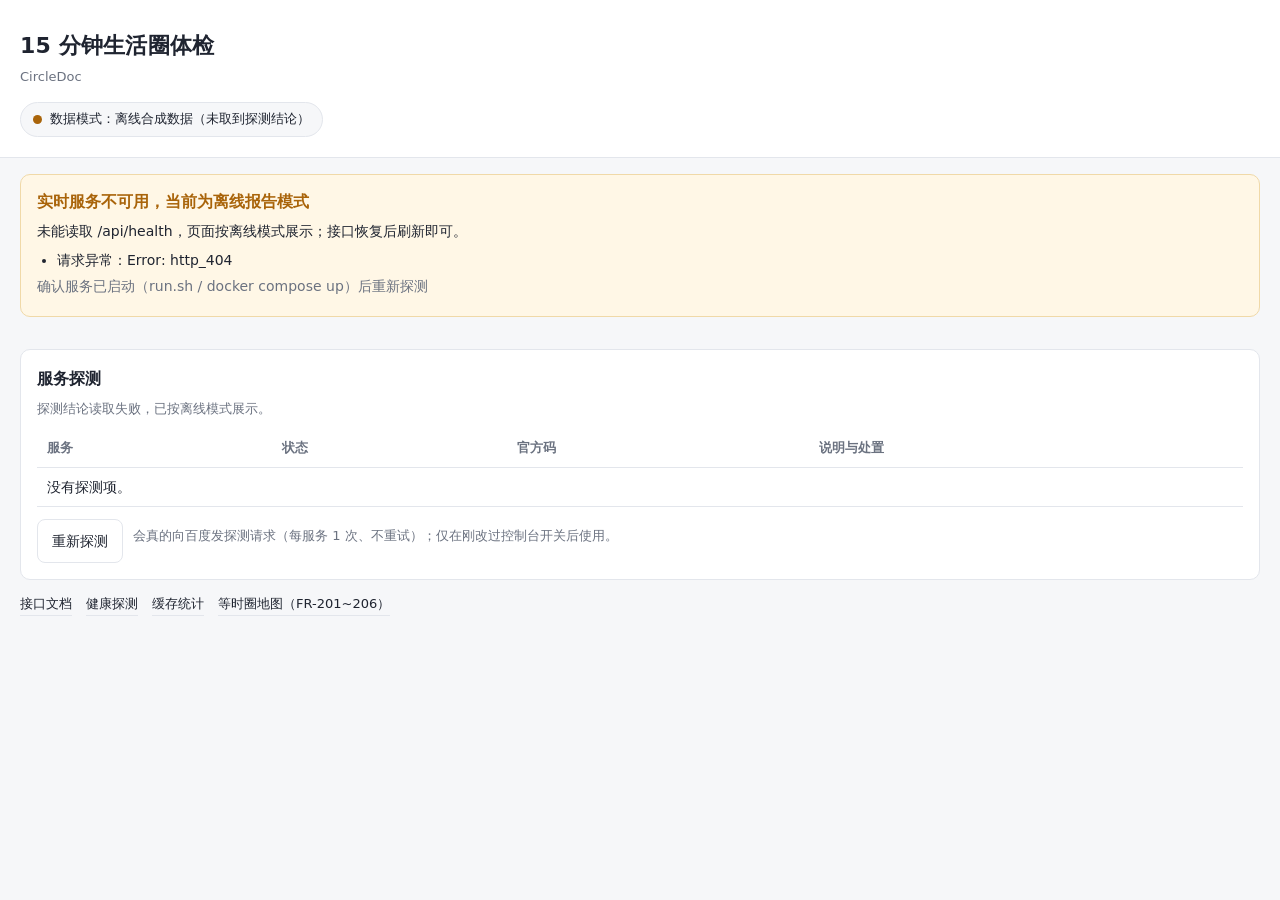
==== web/index.html @ f24a174f "chore: 初始化 CircleDoc 仓库（M1–M6 全量落地） 15 分钟生活圈体检助手的完整实现：infra（分桶限流 / 双熔断 / 缓存键 / 日志脱敏）、 等时圈、POI 覆盖与盲区识" ====
<!doctype html>
<html lang="zh-CN">
  <head>
    <meta charset="utf-8" />
    <meta name="viewport" content="width=device-width, initial-scale=1" />
    <title>CircleDoc · 15 分钟生活圈体检</title>
    <!--
      🔴 零外链（PRD R12）：这一页不引用任何公网 CDN，也不加载百度 JSAPI。
      演示现场断网时 JSAPI 会拖垮整页，而首页唯一的职责是「证明零配置也能起、
      并且把当前数据模式说清楚」。Vue / ECharts 等 vendored 资源由 M4 再引入。
    -->
    <link rel="stylesheet" href="./app.css" />
  </head>
  <body>
    <header class="page-head">
      <h1>15 分钟生活圈体检</h1>
      <p class="sub" id="app-name">CircleDoc</p>
      <div class="mode" id="mode-badge" data-mode="unknown">
        <span class="dot" aria-hidden="true"></span>
        <span id="mode-text">数据模式：读取中…</span>
      </div>
    </header>

    <!-- FR-105 / §4.6：非实时时必须有横幅说明「为什么不是实时数据」，而不是报错页。 -->
    <section class="banner" id="banner" hidden aria-live="polite">
      <h2 id="banner-title">实时服务不可用，当前为离线报告模式</h2>
      <p id="banner-message"></p>
      <ul id="banner-details"></ul>
      <p class="cta" id="banner-cta"></p>
      <p class="cta" id="banner-retry"></p>
    </section>

    <main>
      <section class="card">
        <h2>服务探测</h2>
        <p class="hint" id="probe-meta">正在读取 /api/health…</p>
        <div class="table-wrap">
          <table class="svc">
            <thead>
              <tr>
                <th scope="col">服务</th>
                <th scope="col">状态</th>
                <th scope="col">官方码</th>
                <th scope="col">说明与处置</th>
              </tr>
            </thead>
            <tbody id="services">
              <tr>
                <td colspan="4">读取中…</td>
              </tr>
            </tbody>
          </table>
        </div>
        <p class="actions">
          <button type="button" id="reprobe">重新探测</button>
          <span class="hint" id="reprobe-hint">
            会真的向百度发探测请求（每服务 1 次、不重试）；仅在刚改过控制台开关后使用。
          </span>
        </p>
      </section>

      <noscript>
        <p class="banner-static">
          未启用 JavaScript：请直接访问 <code>/api/health</code> 查看当前数据模式与探测结论。
        </p>
      </noscript>

      <footer class="page-foot">
        <a href="/api/docs">接口文档</a>
        <a href="/api/health">健康探测</a>
        <a href="/api/cache/stats">缓存统计</a>
        <!-- M2：等时圈地图页（同目录零外链；JSAPI 只在该页运行时按需注入，可降级） -->
        <a href="./isochrone.html">等时圈地图（FR-201~206）</a>
        <span id="checked-at"></span>
      </footer>
    </main>

    <script src="./app.js" defer></script>
  </body>
</html>
---- web/app.css ----
/* CircleDoc 首页样式：只做「零配置时一眼看清现在是什么模式」这一件事。
   🔴 不引外部字体、不引任何 CDN（PRD R12）；字体一律走系统栈，M4 的图表样式另起文件。 */

:root {
  --bg: #f6f7f9;
  --fg: #1f2430;
  --muted: #6b7280;
  --line: #e3e6ec;
  --card: #ffffff;
  --ok: #1c7d55;
  --warn: #a9640a;
  --warn-bg: #fff7e6;
  --warn-line: #f0d9a8;
  --ok-bg: #eaf6f0;
  --ok-line: #cfe6da;
}

* {
  box-sizing: border-box;
}

body {
  margin: 0;
  background: var(--bg);
  color: var(--fg);
  font: 15px/1.6 "Segoe UI", "Microsoft YaHei", "PingFang SC", system-ui, sans-serif;
}

.page-head {
  padding: 28px 20px 20px;
  background: var(--card);
  border-bottom: 1px solid var(--line);
}

.page-head h1 {
  margin: 0;
  font-size: 22px;
  letter-spacing: 0.2px;
}

.sub {
  margin: 4px 0 14px;
  color: var(--muted);
  font-size: 13px;
}

.mode {
  display: inline-flex;
  align-items: center;
  gap: 8px;
  padding: 6px 12px;
  border: 1px solid var(--line);
  border-radius: 999px;
  background: var(--bg);
  font-size: 13px;
}

.mode .dot {
  width: 9px;
  height: 9px;
  border-radius: 50%;
  background: var(--muted);
}

.mode[data-mode="live"] .dot {
  background: var(--ok);
}

.mode[data-mode="cache"] .dot,
.mode[data-mode="mock"] .dot {
  background: var(--warn);
}

.banner {
  margin: 16px 20px;
  padding: 14px 16px;
  border: 1px solid var(--warn-line);
  border-radius: 10px;
  background: var(--warn-bg);
}

/* 关键：降级用的是「警示」而不是「报错」——§6.2 要求零配置首页不出现红色报错。 */
.banner[data-level="ok"] {
  border-color: var(--ok-line);
  background: var(--ok-bg);
}

.banner h2 {
  margin: 0 0 6px;
  font-size: 16px;
  color: var(--warn);
}

.banner[data-level="ok"] h2 {
  color: var(--ok);
}

.banner p,
.banner li {
  margin: 4px 0;
  font-size: 14px;
}

.banner ul {
  margin: 6px 0 0;
  padding-left: 20px;
}

.cta {
  color: var(--muted);
  font-size: 13px;
}

main {
  padding: 4px 20px 28px;
}

.card {
  margin-top: 12px;
  padding: 16px;
  border: 1px solid var(--line);
  border-radius: 10px;
  background: var(--card);
}

.card h2 {
  margin: 0 0 8px;
  font-size: 16px;
}

.hint {
  margin: 0 0 10px;
  color: var(--muted);
  font-size: 13px;
}

.table-wrap {
  overflow-x: auto;
}

.svc {
  width: 100%;
  border-collapse: collapse;
  font-size: 14px;
}

.svc th,
.svc td {
  padding: 8px 10px;
  border-bottom: 1px solid var(--line);
  text-align: left;
  vertical-align: top;
}

.svc th {
  color: var(--muted);
  font-weight: 600;
  font-size: 13px;
  white-space: nowrap;
}

.svc td.state {
  white-space: nowrap;
}

.svc td.state[data-available="true"] {
  color: var(--ok);
}

.svc td.state[data-available="false"] {
  color: var(--warn);
}

.actions {
  display: flex;
  align-items: center;
  gap: 10px;
  margin: 12px 0 0;
  flex-wrap: wrap;
}

button {
  padding: 9px 14px;
  min-height: 44px;
  border: 1px solid var(--line);
  border-radius: 8px;
  background: var(--card);
  color: var(--fg);
  font: inherit;
  font-size: 14px;
  cursor: pointer;
}

button:hover {
  border-color: var(--muted);
}

button:disabled {
  cursor: progress;
  opacity: 0.6;
}

.banner-static {
  margin: 12px 0;
  color: var(--muted);
  font-size: 13px;
}

.page-foot {
  display: flex;
  gap: 14px;
  align-items: baseline;
  flex-wrap: wrap;
  margin-top: 14px;
  color: var(--muted);
  font-size: 13px;
}

.page-foot a {
  color: var(--fg);
  text-decoration: none;
  border-bottom: 1px solid var(--line);
}

@media (max-width: 480px) {
  .page-head,
  .banner,
  main {
    padding-left: 14px;
    padding-right: 14px;
  }

  .banner {
    margin-left: 14px;
    margin-right: 14px;
  }
}
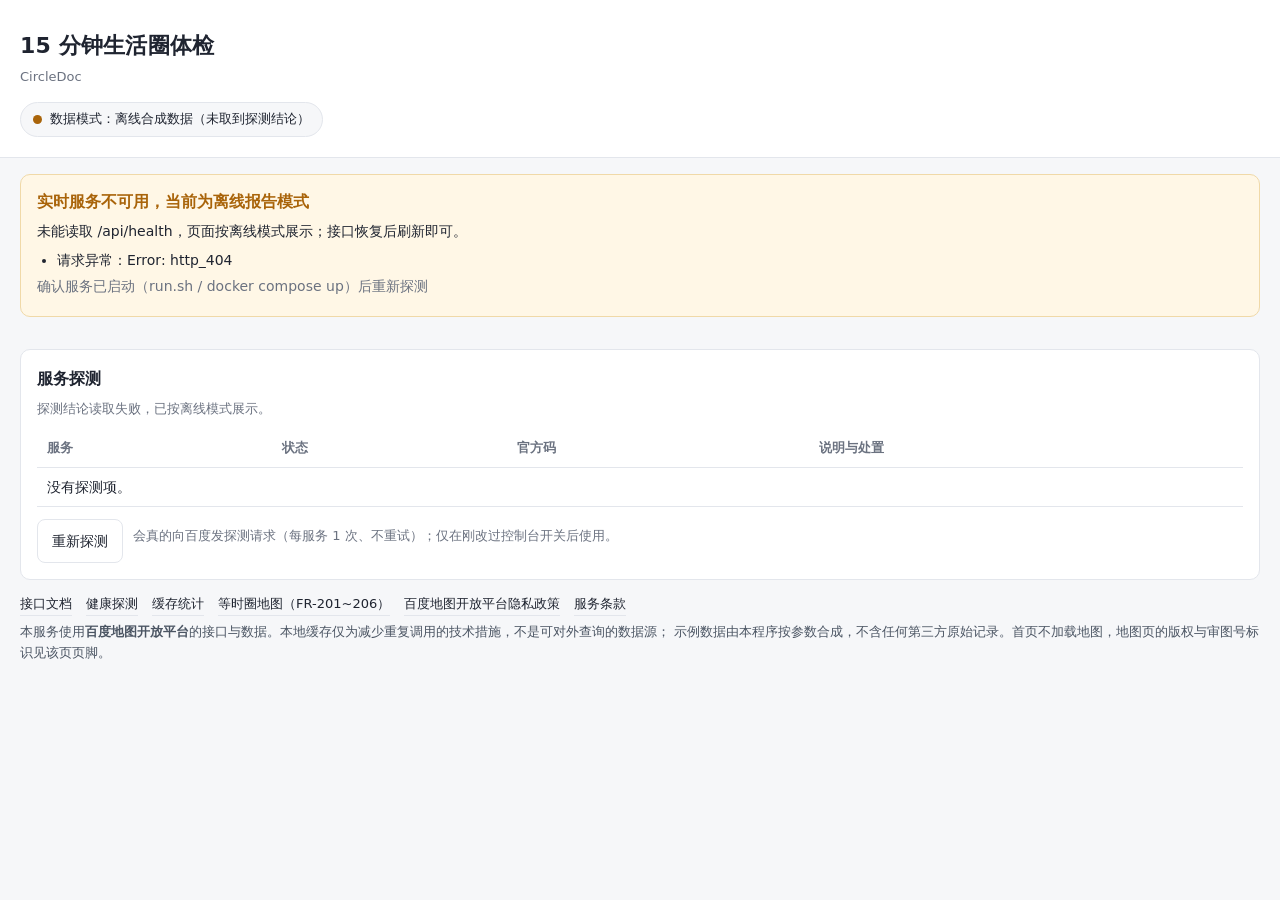
==== commit a2d7d8aa: "feat(footer): FR-413 合规页脚落地，并修掉一键体检路径丢失 request_id 页脚是百度条款 6.6（版权 + 审图号）与 7.3（显著披露 + 隐私政策链接）在本项目唯一的 " ====
--- a/web/index.html
+++ b/web/index.html
@@ -66,12 +66,21 @@
       </noscript>
 
       <footer class="page-foot">
-        <a href="/api/docs">接口文档</a>
-        <a href="/api/health">健康探测</a>
-        <a href="/api/cache/stats">缓存统计</a>
-        <!-- M2：等时圈地图页（同目录零外链；JSAPI 只在该页运行时按需注入，可降级） -->
-        <a href="./isochrone.html">等时圈地图（FR-201~206）</a>
-        <span id="checked-at"></span>
+        <p class="foot-links">
+          <a href="/api/docs">接口文档</a>
+          <a href="/api/health">健康探测</a>
+          <a href="/api/cache/stats">缓存统计</a>
+          <!-- M2：等时圈地图页（同目录零外链；JSAPI 只在该页运行时按需注入，可降级） -->
+          <a href="./isochrone.html">等时圈地图（FR-201~206）</a>
+          <!-- 条款 7.3：显著披露 + 隐私政策链接。两个 href 2026-10-11 逐字取自 lbsyun.baidu.com 页脚。 -->
+          <a href="https://lbsyun.baidu.com/index.php?title=openprivacy" target="_blank" rel="noopener noreferrer">百度地图开放平台隐私政策</a>
+          <a href="https://lbsyun.baidu.com/index.php?title=open/law" target="_blank" rel="noopener noreferrer">服务条款</a>
+          <span id="checked-at"></span>
+        </p>
+        <p class="foot-legal">
+          本服务使用<strong>百度地图开放平台</strong>的接口与数据。本地缓存仅为减少重复调用的技术措施，不是可对外查询的数据源；
+          示例数据由本程序按参数合成，不含任何第三方原始记录。首页不加载地图，地图页的版权与审图号标识见该页页脚。
+        </p>
       </footer>
     </main>
 
--- a/web/app.css
+++ b/web/app.css
@@ -206,20 +206,42 @@
   font-size: 13px;
 }
 
+/* FR-413 页脚：链接一行 + 合规声明一到两行。`display:flex` 挂在 `.foot-links` 上而不是
+   `.page-foot` 上——声明段落在同一个 flex 容器里会被拉成横向并排的三块。
+   颜色不用 `--muted`：#6b7280 坐在页面底色 #f6f7f9 上是 4.51:1，距 AA 的 4.5 只剩 0.01，
+   而这段是条款 7.3 要的「显著披露」，不该卡在这种余量上。#4b5563 在同一位置实测 7.05:1。 */
 .page-foot {
+  margin-top: 14px;
+  color: #4b5563;
+  font-size: 13px;
+}
+
+.page-foot p {
+  margin: 6px 0;
+}
+
+.foot-links {
   display: flex;
   gap: 14px;
   align-items: baseline;
   flex-wrap: wrap;
-  margin-top: 14px;
-  color: var(--muted);
-  font-size: 13px;
+  margin: 0;
 }
 
 .page-foot a {
   color: var(--fg);
   text-decoration: none;
   border-bottom: 1px solid var(--line);
+}
+
+/* 审图号是「不得删除、掩藏」的专有权利声明（条款 6.6）：用正文色而不是页脚色，
+   读取日期说明这串号码有多新，号码本身不该被淡化。 */
+.foot-review {
+  color: var(--fg);
+}
+
+.foot-read {
+  font-style: italic;
 }
 
 @media (max-width: 480px) {
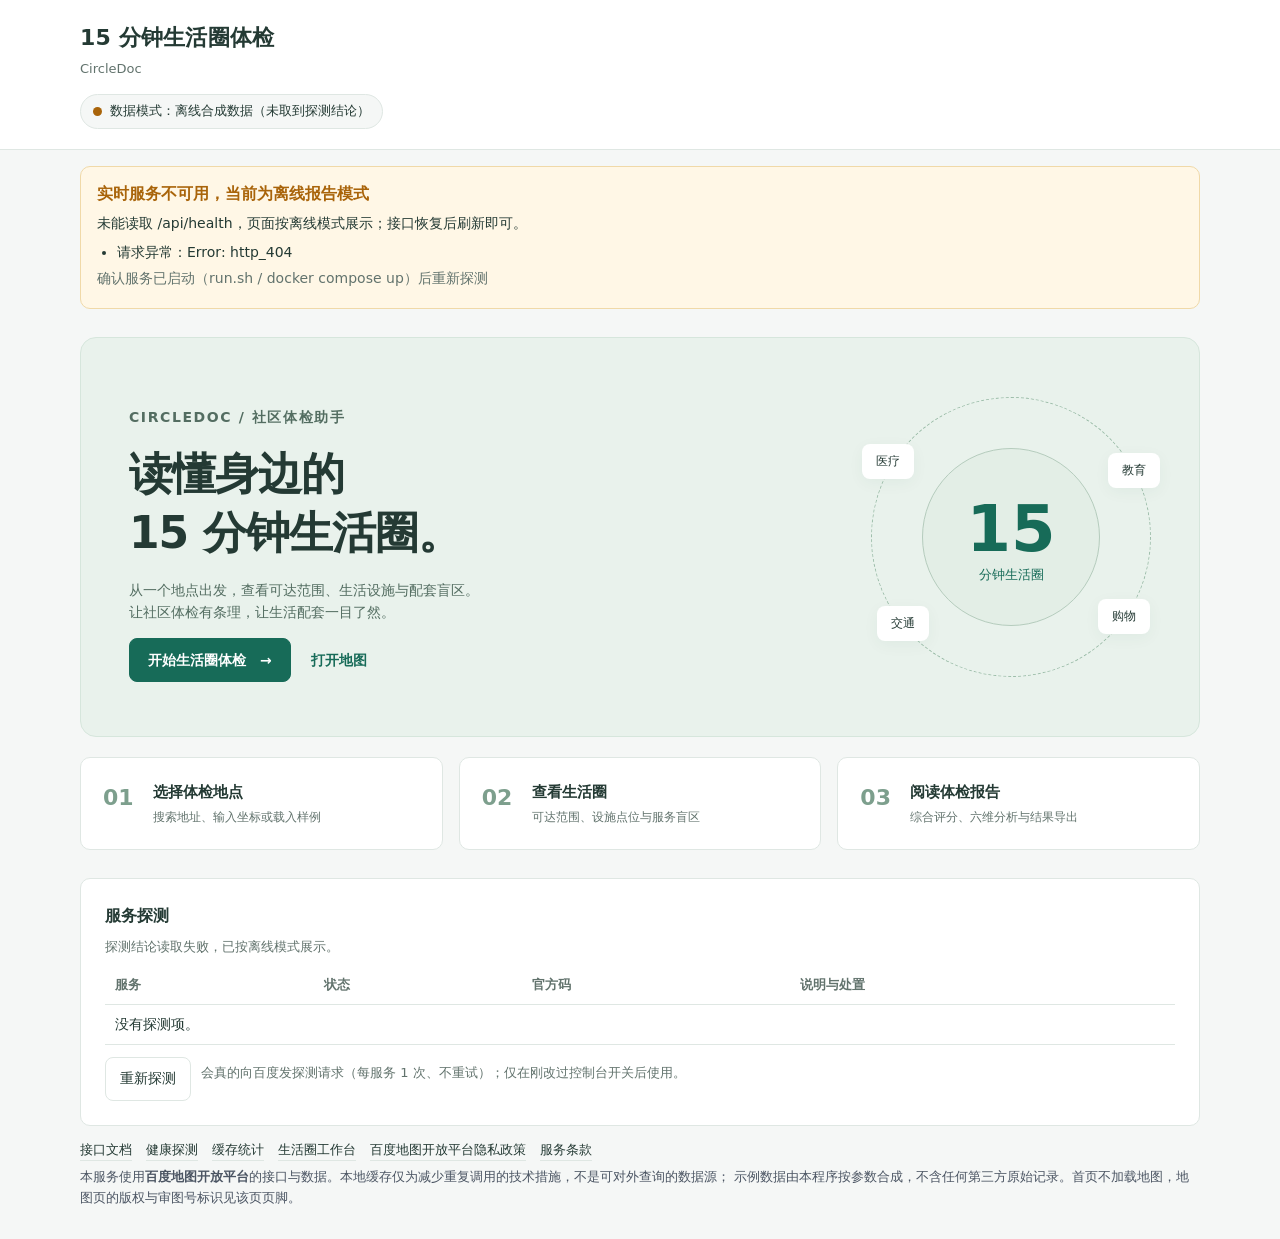
==== commit 8b4c4233: "feat(web): split CircleDoc into navigable workspace screens Co-authored-by: arena-agent <297053741+a" ====
--- a/web/index.html
+++ b/web/index.html
@@ -10,8 +10,10 @@
       并且把当前数据模式说清楚」。Vue / ECharts 等 vendored 资源由 M4 再引入。
     -->
     <link rel="stylesheet" href="./app.css" />
+    <link rel="stylesheet" href="./workspace.css" />
+    <link rel="icon" href="data:," />
   </head>
-  <body>
+  <body class="home-page">
     <header class="page-head">
       <h1>15 分钟生活圈体检</h1>
       <p class="sub" id="app-name">CircleDoc</p>
@@ -31,7 +33,12 @@
     </section>
 
     <main>
-      <section class="card">
+      <section class="home-welcome" aria-labelledby="welcome-h">
+        <div><p class="eyebrow">CIRCLEDOC / 社区体检助手</p><h2 id="welcome-h">读懂身边的<br>15 分钟生活圈。</h2><p>从一个地点出发，查看可达范围、生活设施与配套盲区。<br>让社区体检有条理，让生活配套一目了然。</p><a class="button-link primary-link" href="./isochrone.html#setup">开始生活圈体检 <span aria-hidden="true">→</span></a><a class="text-link" href="./isochrone.html#map">打开地图</a></div>
+        <div class="home-orbit" aria-hidden="true"><span>15<small>分钟生活圈</small></span><i>医疗</i><i>教育</i><i>购物</i><i>交通</i></div>
+      </section>
+      <section class="home-features" aria-label="体检流程"><a href="./isochrone.html#setup"><b>01</b><strong>选择体检地点</strong><span>搜索地址、输入坐标或载入样例</span></a><a href="./isochrone.html#map"><b>02</b><strong>查看生活圈</strong><span>可达范围、设施点位与服务盲区</span></a><a href="./isochrone.html#report"><b>03</b><strong>阅读体检报告</strong><span>综合评分、六维分析与结果导出</span></a></section>
+      <section class="card" id="service-status">
         <h2>服务探测</h2>
         <p class="hint" id="probe-meta">正在读取 /api/health…</p>
         <div class="table-wrap">
@@ -71,7 +78,7 @@
           <a href="/api/health">健康探测</a>
           <a href="/api/cache/stats">缓存统计</a>
           <!-- M2：等时圈地图页（同目录零外链；JSAPI 只在该页运行时按需注入，可降级） -->
-          <a href="./isochrone.html">等时圈地图（FR-201~206）</a>
+          <a href="./isochrone.html">生活圈工作台</a>
           <!-- 条款 7.3：显著披露 + 隐私政策链接。两个 href 2026-10-11 逐字取自 lbsyun.baidu.com 页脚。 -->
           <a href="https://lbsyun.baidu.com/index.php?title=openprivacy" target="_blank" rel="noopener noreferrer">百度地图开放平台隐私政策</a>
           <a href="https://lbsyun.baidu.com/index.php?title=open/law" target="_blank" rel="noopener noreferrer">服务条款</a>
--- a/web/workspace.css
+++ b/web/workspace.css
@@ -0,0 +1,219 @@
+/* Presentation only: local assets, no build chain, no external fonts. */
+:root {
+  --accent: #176b58;
+  --accent-dark: #115341;
+  --accent-soft: #edf6f1;
+  --bg: #f5f7f6;
+  --fg: #243a34;
+  --muted: #62736d;
+  --line: #dfe7e3;
+}
+a { color: var(--accent); }
+button, .button-link { transition: background .15s, border-color .15s; }
+button:hover { background: var(--accent-soft); border-color: var(--accent); }
+button:focus-visible, a:focus-visible, summary:focus-visible, input:focus-visible, select:focus-visible {
+  outline: 3px solid #269c80;
+  outline-offset: 3px;
+}
+.button-link {
+  display: inline-flex;
+  align-items: center;
+  justify-content: center;
+  gap: 14px;
+  min-height: 44px;
+  padding: 10px 18px;
+  border: 1px solid var(--line);
+  border-radius: 8px;
+  background: white;
+  text-decoration: none;
+  font-size: 14px;
+  font-weight: 600;
+}
+.primary-link, .workspace button.primary {
+  background: var(--accent);
+  border-color: var(--accent);
+  color: white;
+}
+.primary-link:hover, .workspace button.primary:hover { background: var(--accent-dark); color: white; }
+.text-link { text-decoration: none; font-size: 14px; font-weight: 600; }
+.eyebrow { color: var(--accent); font-size: 11px; letter-spacing: 1.6px; font-weight: 700; }
+.skip-link { position: fixed; top: -80px; left: 12px; z-index: 1000; background: white; padding: 12px; }
+.skip-link:focus { top: 12px; }
+/* Stable navigation, independent screens instead of a long multi-purpose document. */
+.workspace-sidebar {
+  position: fixed;
+  inset: 0 auto 0 0;
+  width: 224px;
+  background: #153e34;
+  color: #e5f1eb;
+  padding: 30px 16px 20px;
+  display: flex;
+  flex-direction: column;
+  overflow-y: auto;
+  z-index: 50;
+}
+.brand { display: flex; gap: 10px; align-items: center; padding: 0 10px 28px; color: white; text-decoration: none; font-size: 23px; font-weight: 700; letter-spacing: -.5px; }
+.brand small { display: block; font-size: 11px; font-weight: 400; letter-spacing: 1px; color: #c0d7ce; }
+.brand-mark { font-size: 38px; color: #9fd2b7; line-height: 1; }
+.nav-label { margin: 18px 12px 10px; color: #adc9bf; font-size: 11px; letter-spacing: 1px; }
+.workspace-sidebar nav { display: grid; gap: 5px; }
+.workspace-sidebar nav a { display: flex; align-items: center; gap: 14px; min-height: 46px; padding: 9px 14px; border-radius: 8px; color: #d0e2da; text-decoration: none; font-size: 14px; }
+.workspace-sidebar nav a:hover { background: #224e42; color: white; }
+.workspace-sidebar nav a[aria-current="page"] { background: #e7f3ec; color: #174e3e; font-weight: 700; }
+.nav-icon { width: 22px; font-size: 12px; opacity: .85; text-align: center; }
+.sidebar-note { margin: auto 12px 0; padding-top: 40px; font-size: 12px; color: #c0d7ce; }
+.sidebar-note strong { color: #e5f1eb; font-size: 14px; }
+.sidebar-note span { display: block; padding-top: 18px; font-size: 10px; }
+.workspace > .page-head, .workspace > .banner, .workspace > .notice, .workspace > .workspace-status, .workspace > main, .workspace > .page-foot { margin-left: 224px; }
+.workspace .page-head { padding: 24px 36px 18px; position: relative; background: white; }
+.workspace .page-head .eyebrow { margin: 0 0 5px; }
+.workspace .page-head h1 { font-size: 26px; font-weight: 650; letter-spacing: -.5px; outline: none; }
+.workspace .page-head .sub { margin: 5px 0 14px; }
+.workspace .mode, .workspace .engine { padding: 3px 9px; font-size: 11px; background: #f7f9f8; }
+.workspace > .banner, .workspace > .notice { margin-right: 36px; margin-top: 14px; margin-bottom: 0; padding: 10px 16px; margin-left: 260px; font-size: 12px; }
+.workspace .banner h2 { font-size: 13px; }
+.workspace .banner p { font-size: 12px; }
+.workspace .banner details { margin-top: 4px; }
+.workspace summary { cursor: pointer; color: var(--accent); font-size: 12px; min-height: 32px; display: list-item; align-content: center; }
+.workspace-status { padding: 10px 36px; display: flex; align-items: center; gap: 9px; color: var(--muted); font-size: 12px; border-bottom: 1px solid var(--line); }
+.workspace-status > span:nth-child(2) { flex: 1; min-width: 0; overflow-wrap: anywhere; }
+.workspace-status a { flex-shrink: 0; text-decoration: none; }
+.status-dot { width: 6px; height: 6px; border-radius: 50%; background: var(--accent); flex-shrink: 0; }
+.workspace .layout { display: grid; grid-template-columns: minmax(0, 1fr); gap: 18px; padding: 24px 36px; max-width: 1680px; }
+.workspace [hidden] { display: none !important; }
+.workspace .panel { border-radius: 12px; padding: 24px; box-shadow: 0 2px 5px #143e3404; min-width: 0; }
+.workspace .panel h2 { font-size: 18px; }
+.workspace .hint { line-height: 1.7; font-size: 12px; }
+.workspace fieldset { padding: 16px 18px; border-radius: 10px; min-width: 0; margin: 0; }
+.workspace legend { color: var(--accent); font-size: 13px; font-weight: 600; }
+.workspace .field { margin: 10px 0; }
+.workspace .field > span { font-size: 12px; }
+.workspace input[type="text"], .workspace select { min-height: 42px; border-radius: 7px; background: #fcfdfc; }
+.workspace input[type="checkbox"] { accent-color: var(--accent); }
+.workspace .setup-panel { display: grid; grid-template-columns: minmax(0, 1.1fr) minmax(0, 1fr); gap: 18px; padding: 0; border: none; background: transparent; box-shadow: none; }
+.setup-panel > h2 { display: none; }
+.setup-panel > fieldset { background: white; }
+.workflow-intro { grid-column: 1 / -1; display: flex; align-items: center; justify-content: space-between; gap: 20px; padding: 16px 24px; background: #e9f2ec; border: 1px solid #d6e6dc; border-radius: 12px; }
+.workspace .workflow-intro h2 { margin: 6px 0; font-size: 24px; }
+.workflow-intro p { font-size: 13px; color: var(--muted); margin: 0; }
+.intro-ring { flex-shrink: 0; width: 72px; height: 72px; border: 1px solid #accdbb; outline: 1px dashed #bcd9c8; outline-offset: 8px; border-radius: 50%; text-align: center; align-content: center; font-size: 36px; line-height: 1; color: var(--accent); font-weight: 600; margin: 0 12px; }
+.intro-ring small { display: block; font-size: 10px; margin-top: 7px; font-weight: 400; }
+.setup-panel > fieldset:first-of-type { grid-column: 1 / -1; display: grid; grid-template-columns: minmax(220px, .9fr) minmax(0, 1.4fr); align-items: center; gap: 8px 24px; }
+.setup-panel > fieldset:first-of-type .field { margin: 0; }
+.setup-panel > fieldset:first-of-type .hint { margin: 0; }
+.workspace #categories { display: flex; flex-wrap: wrap; gap: 8px; background: white; margin-top: 16px; padding: 12px; }
+.workspace #categories .check { margin: 0; min-height: 34px; padding: 4px 8px; border: 1px solid var(--line); border-radius: 6px; background: #fafcfb; font-size: 12px; }
+.workspace #categories .hint { flex-basis: 100%; margin: 0; }
+.workspace #categories .actions { margin: 0; }
+.coordinate-details { margin-top: 10px; border-top: 1px solid var(--line); padding-top: 8px; }
+.coordinate-details .field { display: inline-block; width: calc(50% - 8px); margin-right: 4px; }
+.workspace .setup-actions { display: flex; flex-wrap: wrap; align-items: center; gap: 12px; position: sticky; bottom: 14px; z-index: 5; box-shadow: 0 6px 24px #153e3410; grid-column: 1 / -1; padding: 18px 22px; background: white; border: 1px solid var(--line); border-radius: 10px; }
+.workspace .setup-actions .actions { margin: 0; }
+.workspace .setup-actions .actions + .actions { margin: 0; padding: 0; border: none; }
+.workspace .setup-actions .hint { display: none; }
+.workspace .setup-actions .primary { min-width: 210px; }
+.workspace .stage-wrap { position: relative; display: block; min-width: 0; padding: 0; }
+.workspace .stage-area { height: min(60vh, 650px); min-height: 340px; border: 1px solid var(--line); border-radius: 12px; background: #edf2ef; }
+.workspace .map-layers { display: flex; flex-wrap: wrap; gap: 10px 22px; margin-top: 14px; padding: 12px 16px; background: white; }
+.workspace .map-layers .check { margin: 0; font-size: 12px; }
+.workspace .map-layers .hint { flex-basis: 100%; margin: 0; }
+.map-actions { display: flex; gap: 10px; margin: 14px 0 0; }
+.workspace #readout { display: grid; gap: 10px; }
+.workspace #readout .table-wrap { max-height: 400px; overflow: auto; }
+.workspace #readout h2 { margin-top: 12px; }
+.workspace #report .report-head { padding-bottom: 14px; border-bottom: 1px solid var(--line); }
+.workspace #report .report-head h2 { font-size: 16px; }
+.workspace #report h3 { font-size: 14px; margin: 22px 0 12px; }
+.workspace #report .report-screen > h3:first-child { margin-top: 8px; }
+.workspace .empty-state { min-height: 250px; display: flex; flex-direction: column; align-items: center; justify-content: center; text-align: center; gap: 16px; margin: 0; padding: 24px; }
+.empty-state strong { font-size: 19px; color: var(--fg); }
+.empty-state span { max-width: 500px; }
+.workspace .charts { display: grid; grid-template-columns: repeat(2, minmax(0, 1fr)); gap: 18px; }
+.workspace .chart-box { min-width: 0; overflow: auto; border-radius: 10px; }
+.workspace .chart-box svg { max-width: 100%; height: auto; }
+.workspace .report-screen .table-wrap { max-height: 540px; overflow: auto; }
+.workspace th { position: sticky; top: 0; background: #f2f6f3; z-index: 1; white-space: nowrap; }
+.pagination { display: flex; align-items: center; flex-wrap: wrap; gap: 12px; margin-top: 16px; font-size: 13px; }
+.pagination .hint { margin-left: auto; }
+.workspace .settings-panel { max-width: 800px; }
+.workspace .settings-panel > .field { max-width: 400px; margin: 24px 0; }
+.settings-links { display: flex; gap: 24px; margin-top: 24px; }
+.workspace > .page-foot { padding: 0 36px 20px; font-size: 11px; }
+.workspace .sheet-bar { display: none !important; }
+/* Homepage: task entry first; diagnostics remain available below. */
+.home-page .page-head { padding: 20px max(24px, calc((100vw - 1120px) / 2)); }
+.home-page main { max-width: 1168px; margin: auto; padding: 0 24px 24px; }
+.home-page > .banner { max-width: 1120px; margin: 16px auto; }
+.home-welcome { display: flex; align-items: center; justify-content: space-between; gap: 36px; padding: 54px 48px; margin: 28px 0 20px; border: 1px solid #d6e6dc; border-radius: 16px; background: #e9f2ec; }
+.home-welcome h2 { font-size: clamp(28px, 4vw, 44px); line-height: 1.35; letter-spacing: -1px; margin: 16px 0; }
+.home-welcome p { color: #536d61; font-size: 14px; }
+.home-welcome .text-link { margin-left: 20px; }
+.home-orbit { width: 280px; height: 280px; border: 1px dashed #9cbda9; border-radius: 50%; position: relative; flex-shrink: 0; display: grid; place-items: center; }
+.home-orbit > span { width: 178px; height: 178px; display: grid; place-content: center; border: 1px solid #b5ccbd; border-radius: 50%; text-align: center; font-size: 64px; line-height: 1.2; font-weight: 600; color: var(--accent); background: #e3eee6; }
+.home-orbit small { font-size: 13px; font-weight: 400; }
+.home-orbit i { position: absolute; padding: 8px 14px; background: white; box-shadow: 0 4px 16px #174e3e0c; border-radius: 8px; font-size: 12px; font-style: normal; }
+.home-orbit i:nth-of-type(1) { left: -10px; top: 46px; }
+.home-orbit i:nth-of-type(2) { right: -10px; top: 55px; }
+.home-orbit i:nth-of-type(3) { right: 0; bottom: 42px; }
+.home-orbit i:nth-of-type(4) { left: 5px; bottom: 35px; }
+.home-features { display: grid; grid-template-columns: repeat(3, 1fr); gap: 16px; margin-bottom: 28px; }
+.home-features a { display: grid; grid-template-columns: 38px 1fr; gap: 4px 12px; padding: 22px; border: 1px solid var(--line); border-radius: 10px; background: white; text-decoration: none; }
+.home-features b { grid-row: span 2; font-size: 22px; color: #7d9f8d; }
+.home-features strong { font-size: 15px; color: var(--fg); }
+.home-features span { font-size: 12px; color: var(--muted); }
+.home-page .card { margin: 0; padding: 24px; }
+@media (max-width: 1100px) {
+  .workspace-sidebar { width: 190px; padding-left: 10px; padding-right: 10px; }
+  .workspace > .page-head, .workspace > .workspace-status, .workspace > main, .workspace > .page-foot { margin-left: 190px; }
+  .workspace .page-head, .workspace .workspace-status, .workspace .layout, .workspace > .page-foot { padding-left: 24px; padding-right: 24px; }
+  .workspace > .banner, .workspace > .notice { margin-left: 214px; margin-right: 24px; }
+  .workspace .charts { display: grid; grid-template-columns: minmax(0, 1fr); }
+}
+@media (max-width: 768px) {
+  .workspace-sidebar { position: sticky; top: 0; width: 100%; padding: 10px 12px; overflow: visible; display: block; }
+  .brand { font-size: 18px; padding: 0 2px 8px; }
+  .brand small, .sidebar-note, .nav-label, .workspace-sidebar nav:last-of-type { display: none; }
+  .brand-mark { font-size: 25px; }
+  .workspace-sidebar nav:first-of-type { display: flex; overflow-x: auto; gap: 4px; padding-bottom: 2px; }
+  .workspace-sidebar nav a { white-space: nowrap; min-height: 44px; padding: 8px 11px; font-size: 12px; }
+  .nav-icon { display: none; }
+  .workspace-sidebar nav:last-of-type { display: flex; position: absolute; top: 7px; right: 8px; }
+  .workspace-sidebar nav:last-of-type a { padding: 4px 7px; min-height: 28px; font-size: 11px; }
+  .workspace-sidebar nav:last-of-type a:last-child { display: none; }
+  .workspace > .page-head, .workspace > .workspace-status, .workspace > main, .workspace > .page-foot { margin-left: 0; }
+  .workspace .page-head { padding: 18px 16px 14px; }
+  .workspace .page-head h1 { font-size: 23px; }
+  .workspace .workspace-status { padding: 10px 16px; font-size: 11px; }
+  .workspace > .banner, .workspace > .notice { margin-left: 16px; margin-right: 16px; }
+  .workspace .layout { padding: 18px 16px; }
+  .workspace .panel { padding: 16px; }
+  .workspace .setup-panel { grid-template-columns: minmax(0, 1fr); padding: 0; }
+  .workspace .setup-panel > fieldset:first-of-type { display: block; }
+  .setup-panel > fieldset:first-of-type .field { margin: 8px 0; }
+  .workflow-intro { padding: 20px; }
+  .workspace .workflow-intro h2 { font-size: 20px; }
+  .intro-ring { width: 66px; height: 66px; font-size: 28px; margin: 0 0 0 8px; }
+  .intro-ring small { font-size: 8px; }
+  .workspace .setup-actions { padding: 16px; }
+  .workspace .setup-actions .primary { width: 100%; }
+  .workspace .stage-area { height: 55vh; min-height: 300px; }
+  .workspace .map-layers { display: block; }
+  .workspace .map-layers .check { min-height: 44px; }
+  .workspace > .page-foot { padding: 0 16px 18px; }
+  .pagination .hint { width: 100%; margin-left: 0; }
+  .home-welcome { padding: 30px 24px; }
+  .home-orbit { display: none; }
+  .home-features { grid-template-columns: 1fr; gap: 10px; }
+  .home-features a { padding: 16px 20px; }
+  .home-page > .banner { margin: 16px 24px; }
+}
+@media (prefers-reduced-motion: reduce) {
+  button, .button-link { transition: none; }
+}
+.workspace .map-legend-details { margin-top: 12px; }
+.workspace .panel, .workspace .hint, .workspace .meta dd { overflow-wrap: anywhere; }
+.workspace .table-wrap, .workspace .report-screen { min-width: 0; }
+@media (max-width: 768px) {
+  .workspace .setup-actions .actions { flex: 1 1 100%; }
+  .workspace .setup-actions button { width: 100%; }
+}
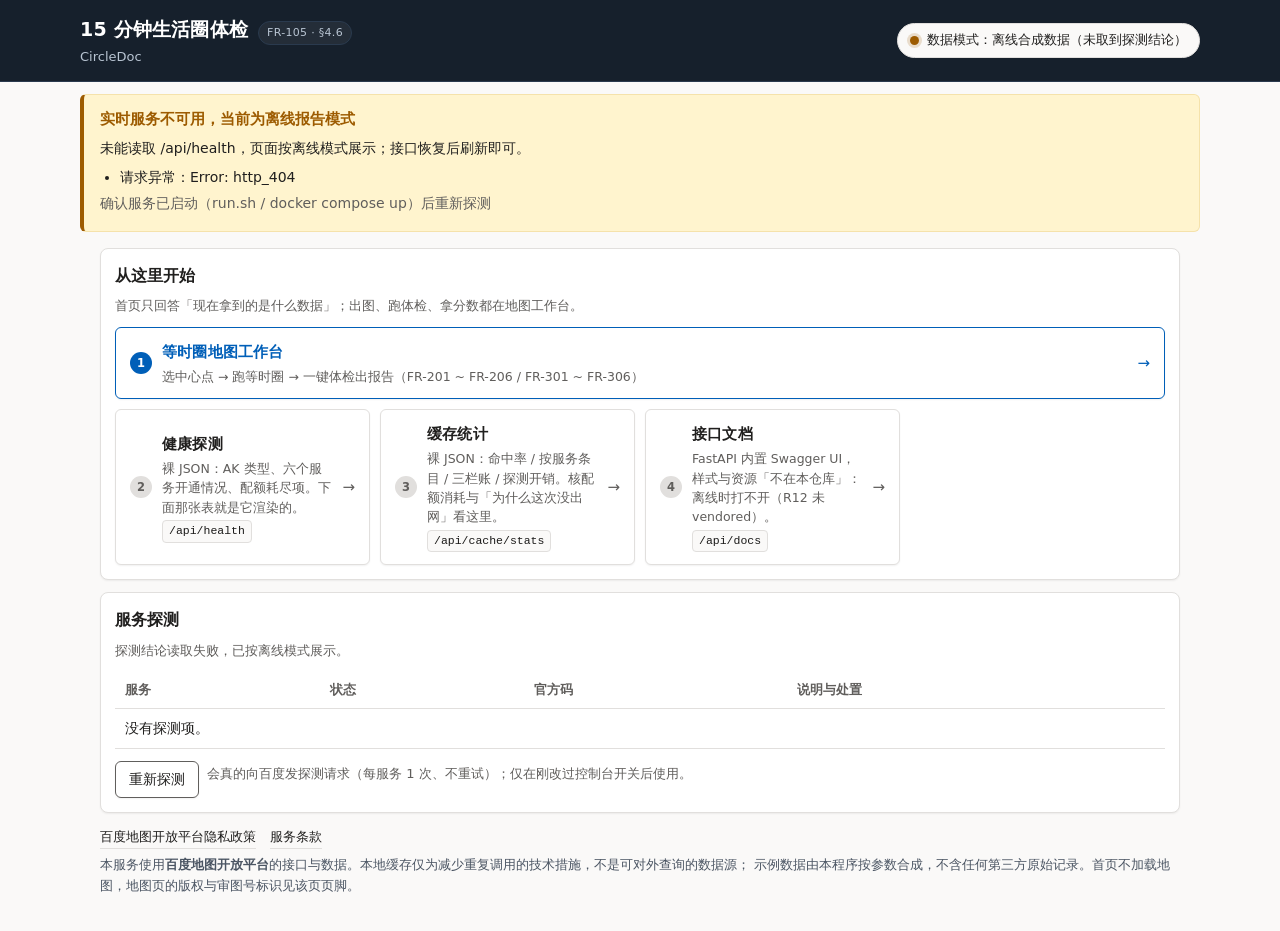
==== commit 50992a9c: "feat(web): 工作台改成分视图外壳，配色换成 Fluent —— 一页到底滚不动收掉了 原先参数、地图、报告全挤在一页里纵向堆叠，桌面要看报告得滚过整张图。 现在是一个固定高度的应用外壳：「地" ====
--- a/web/index.html
+++ b/web/index.html
@@ -10,16 +10,29 @@
       并且把当前数据模式说清楚」。Vue / ECharts 等 vendored 资源由 M4 再引入。
     -->
     <link rel="stylesheet" href="./app.css" />
-    <link rel="stylesheet" href="./workspace.css" />
+    <link rel="stylesheet" href="./home.css" />
+    <!-- 空 data: 图标：浏览器就不会去要 /favicon.ico（R12 零外链，且验收要求零 404 资源）。 -->
     <link rel="icon" href="data:," />
   </head>
-  <body class="home-page">
+  <body class="page-home">
+    <!--
+      页头压成一行：`.head-row` / `.head-title` / `.head-status` / `.head-fr` 全是 app.css
+      里地图页已经在用的那一套，首页过去是三行堆叠（标题 / 标语 / 徽标各一行），
+      同一个共享层下两页页头长得不一样没有道理，只是没人接。
+      ⚠️ `#app-name` 必须是 `.sub` 这个叶子节点本身：`app.js` 用 `textContent` 整段覆写它。
+    -->
     <header class="page-head">
-      <h1>15 分钟生活圈体检</h1>
-      <p class="sub" id="app-name">CircleDoc</p>
-      <div class="mode" id="mode-badge" data-mode="unknown">
-        <span class="dot" aria-hidden="true"></span>
-        <span id="mode-text">数据模式：读取中…</span>
+      <div class="head-row">
+        <div class="head-title">
+          <h1>15 分钟生活圈体检<span class="head-fr">FR-105 · §4.6</span></h1>
+          <p class="sub" id="app-name">CircleDoc</p>
+        </div>
+        <div class="head-status">
+          <div class="mode" id="mode-badge" data-mode="unknown">
+            <span class="dot" aria-hidden="true"></span>
+            <span id="mode-text">数据模式：读取中…</span>
+          </div>
+        </div>
       </div>
     </header>
 
@@ -33,12 +46,69 @@
     </section>
 
     <main>
-      <section class="home-welcome" aria-labelledby="welcome-h">
-        <div><p class="eyebrow">CIRCLEDOC / 社区体检助手</p><h2 id="welcome-h">读懂身边的<br>15 分钟生活圈。</h2><p>从一个地点出发，查看可达范围、生活设施与配套盲区。<br>让社区体检有条理，让生活配套一目了然。</p><a class="button-link primary-link" href="./isochrone.html#setup">开始生活圈体检 <span aria-hidden="true">→</span></a><a class="text-link" href="./isochrone.html#map">打开地图</a></div>
-        <div class="home-orbit" aria-hidden="true"><span>15<small>分钟生活圈</small></span><i>医疗</i><i>教育</i><i>购物</i><i>交通</i></div>
+      <!--
+        入口区放在探测表**之前**：这一页的职责是「说清楚现在拿到的是什么数据」，
+        但落到首页的人下一步要么去工作台、要么去翻 JSON，把两条去路压在一张四列表下面
+        等于让人滚一遍才知道没有出口。
+        ⚠️ 三张诊断卡的文案照实写：`/api/health` 与 `/api/cache/stats` 是裸 JSON，
+        `/api/docs` 是 FastAPI 内置 Swagger UI，它的 CSS/JS 从 cdn.jsdelivr.net 取
+        （`fastapi/openapi/docs.py`），断网打不开 —— 这一条不藏，藏了现场才真的难看。
+      -->
+      <section class="card" aria-labelledby="entry-h">
+        <div class="panel-head">
+          <h2 id="entry-h">从这里开始</h2>
+          <p class="hint">
+            首页只回答「现在拿到的是什么数据」；出图、跑体检、拿分数都在地图工作台。
+          </p>
+        </div>
+        <div class="entry-grid">
+          <a class="entry-card entry-primary" href="./isochrone.html">
+            <span class="entry-idx" aria-hidden="true">1</span>
+            <span class="entry-body">
+              <span class="entry-label">等时圈地图工作台</span>
+              <span class="entry-desc">
+                选中心点 → 跑等时圈 → 一键体检出报告（FR-201 ~ FR-206 / FR-301 ~ FR-306）
+              </span>
+            </span>
+            <span class="entry-go" aria-hidden="true">→</span>
+          </a>
+          <a class="entry-card" href="/api/health">
+            <span class="entry-idx" aria-hidden="true">2</span>
+            <span class="entry-body">
+              <span class="entry-label">健康探测</span>
+              <span class="entry-desc">
+                裸 JSON：AK 类型、六个服务开通情况、配额耗尽项。下面那张表就是它渲染的。
+              </span>
+              <code class="entry-path">/api/health</code>
+            </span>
+            <span class="entry-go" aria-hidden="true">→</span>
+          </a>
+          <a class="entry-card" href="/api/cache/stats">
+            <span class="entry-idx" aria-hidden="true">3</span>
+            <span class="entry-body">
+              <span class="entry-label">缓存统计</span>
+              <span class="entry-desc">
+                裸 JSON：命中率 / 按服务条目 / 三栏账 / 探测开销。核配额消耗与「为什么这次没出网」看这里。
+              </span>
+              <code class="entry-path">/api/cache/stats</code>
+            </span>
+            <span class="entry-go" aria-hidden="true">→</span>
+          </a>
+          <a class="entry-card" href="/api/docs">
+            <span class="entry-idx" aria-hidden="true">4</span>
+            <span class="entry-body">
+              <span class="entry-label">接口文档</span>
+              <span class="entry-desc">
+                FastAPI 内置 Swagger UI，样式与资源「不在本仓库」：离线时打不开（R12 未 vendored）。
+              </span>
+              <code class="entry-path">/api/docs</code>
+            </span>
+            <span class="entry-go" aria-hidden="true">→</span>
+          </a>
+        </div>
       </section>
-      <section class="home-features" aria-label="体检流程"><a href="./isochrone.html#setup"><b>01</b><strong>选择体检地点</strong><span>搜索地址、输入坐标或载入样例</span></a><a href="./isochrone.html#map"><b>02</b><strong>查看生活圈</strong><span>可达范围、设施点位与服务盲区</span></a><a href="./isochrone.html#report"><b>03</b><strong>阅读体检报告</strong><span>综合评分、六维分析与结果导出</span></a></section>
-      <section class="card" id="service-status">
+
+      <section class="card">
         <h2>服务探测</h2>
         <p class="hint" id="probe-meta">正在读取 /api/health…</p>
         <div class="table-wrap">
@@ -73,13 +143,12 @@
       </noscript>
 
       <footer class="page-foot">
+        <!--
+          页脚只剩**合规**：导航那四条已经升级成上面的入口卡，留在这里等于把出口藏进灰字。
+          两个外链是条款 7.3 要求的显著披露，href 于 2026-10-11 逐字取自 lbsyun.baidu.com 页脚，
+          且必须保持「`<a>` + 白名单 + 带 rel」这个形态（`test_no_external_asset_references` 钉的就是这条）。
+        -->
         <p class="foot-links">
-          <a href="/api/docs">接口文档</a>
-          <a href="/api/health">健康探测</a>
-          <a href="/api/cache/stats">缓存统计</a>
-          <!-- M2：等时圈地图页（同目录零外链；JSAPI 只在该页运行时按需注入，可降级） -->
-          <a href="./isochrone.html">生活圈工作台</a>
-          <!-- 条款 7.3：显著披露 + 隐私政策链接。两个 href 2026-10-11 逐字取自 lbsyun.baidu.com 页脚。 -->
           <a href="https://lbsyun.baidu.com/index.php?title=openprivacy" target="_blank" rel="noopener noreferrer">百度地图开放平台隐私政策</a>
           <a href="https://lbsyun.baidu.com/index.php?title=open/law" target="_blank" rel="noopener noreferrer">服务条款</a>
           <span id="checked-at"></span>
--- a/web/app.css
+++ b/web/app.css
@@ -1,22 +1,84 @@
-/* CircleDoc 首页样式：只做「零配置时一眼看清现在是什么模式」这一件事。
-   🔴 不引外部字体、不引任何 CDN（PRD R12）；字体一律走系统栈，M4 的图表样式另起文件。 */
+/* CircleDoc 共享样式层：token + 基础版式 + 控件（按钮 / 输入 / 页签 / 卡片）。
+   🔴 不引外部字体、不引任何 CDN（PRD R12）；字体一律走系统栈。
+   ⚠️ 本文件是首页与地图页**共用**的那一层，所以这里只放「两页都要」的东西：
+      首页专属版式在 home.css，地图页专属版式在 isochrone.css，报告面板在 report.css。
+      改这层的任何一个 token 都会同时改两页的观感 —— 这是刻意的单一真相源。
+      ⚠️ 下面那条移动端 44 px 兜底只写了 `button, .tab`：非按钮的可点元素（比如首页的
+      入口卡是 `<a>`）要在**自己那一层**补热区，别指望这层兜住它。
+   配色是 Fluent / Windows 11 浅色主题那一组（强调蓝 + 中性灰阶 + 页头深色带）。
+   会同时改两页的不只是颜色：`--head-*` 还被 isochrone.css 拿去定义图区镜框，
+   所以「换一根深色棒」= 页头与图框一起换，这是要的效果，不是副作用。 */
 
 :root {
-  --bg: #f6f7f9;
-  --fg: #1f2430;
-  --muted: #6b7280;
-  --line: #e3e6ec;
+  /* --- 原始色板（primitive）：只在这里出现十六进制，上层用语义 token。 ----------
+     Fluent / Windows 11 浅色主题那一组：`#faf9f8` 画布、`#201f1e` 正文、`#e1dfdd` 分隔线、
+     `#605e5c` 可访问描边（WinUI 的 NeutralStrokeAccessible），强调色取系统蓝。
+     ⚠️ 这里必须是本文件第一处 `--bg` 赋值：`test_footer_disclosure_passes_aa_contrast`
+     按正则现取色值再算对比度，换了底色就得同时复核下面 `.page-foot` 那一条。 */
+  --bg: #faf9f8;
+  --fg: #201f1e;
+  --muted: #605e5c;
+  --line: #e1dfdd;
+  --line-strong: #605e5c;
   --card: #ffffff;
-  --ok: #1c7d55;
-  --warn: #a9640a;
-  --warn-bg: #fff7e6;
-  --warn-line: #f0d9a8;
-  --ok-bg: #eaf6f0;
-  --ok-line: #cfe6da;
+  --ink-strong: #1b1a19;
+
+  /* 🔴 强调蓝刻意用**深一档**的 `#005fb8`（WinUI 浅色主题 AccentButtonBackground 就是它），
+     不是最亮那档 `#0078d4`：纯白压在 `#0078d4` 上只有 **4.53:1**，正好卡在 AA 的 4.5 线上；
+     `#005fb8` 同一处是 **6.31:1**。按钮标签与 `--accent-ink` 正文是 13.5 px，
+     不该把达标与否交给一个 0.03 的余量 —— 和本文件页脚那条是同一个口径。
+     `--accent-hover` 反而是更亮的 `#106ebe`：这是 Win11 强调按钮的悬停方向（变亮不是变深）。 */
+  --accent: #005fb8;
+  --accent-hover: #106ebe;
+  --accent-soft: #eff6fc;
+  --accent-ink: #ffffff;
+
+  /* 页头深色带。这三个值与地图页那块图区镜框是同一组（isochrone.css 的 `--map-deep*`
+     现在反向引用这里），所以页头与深色图框读起来是「同一块金属」，
+     而不是两种略微不同的黑 —— 两页各留一份就会漂。 */
+  --head-bg: #16202c;
+  --head-bg-2: #0e1620;
+  --head-line: #2a3a4e;
+  --head-fg: #ffffff;
+  --head-muted: #b8c4d2;
+
+  --ok: #0f7b0f;
+  --ok-bg: #dff6dd;
+  --ok-line: #c3e6c5;
+  --warn: #9d5b00;
+  --warn-bg: #fff4ce;
+  --warn-line: #f5e2ab;
+
+  /* --- 语义层：控件尺寸 / 圆角 / 阴影 / 焦点环。 --------------------------------
+     圆角收到 Fluent 那一档（控件 6 px、卡片 8 px），阴影几乎压平：
+     「工具感」靠描边与色块的对比给，不靠投影把卡片浮起来。 */
+  --r-sm: 4px;
+  --r-md: 6px;
+  --r-lg: 8px;
+  --r-pill: 999px;
+  --sh-1: 0 1px 2px rgba(0, 0, 0, 0.06);
+  --sh-2: 0 2px 6px rgba(0, 0, 0, 0.1);
+  --sh-pop: 0 8px 20px rgba(0, 0, 0, 0.18);
+  --focus: #0078d4;
+  --ring: 0 0 0 3px rgba(0, 120, 212, 0.32);
+  --tap: 44px; /* PRD §6.3 的最小触摸热区，移动端各处引用 */
+
+  color-scheme: light;
 }
 
 * {
   box-sizing: border-box;
+}
+
+/* 🔴 `[hidden]` 必须赢过作者规则里的 `display`。UA 样式表那条 `[hidden] { display: none }`
+   权重低于任何一条作者规则，本仓库有两处正好踩在缝上：`.profile-badge { display: inline-block }`
+   （report.css 里为它单独补了一条 `[hidden]`，因为那条徽标确实要能关掉）与
+   `.suggest-list { display: block }`（那个靠 `data-state="none"` 关，不用 hidden）。
+   `shell.js` 用 `hidden` 属性切面板内部的分节（`.group` / `.chunk`），一旦哪个分节将来
+   被套上带 `display` 的规则，就会变成「关不掉的区块」——而且没有任何报错。
+   这一条是把那类事故一次性堵住；代价是 `input[type="hidden"]` 也被命中，那正是它本来的显示值。 */
+[hidden] {
+  display: none !important;
 }
 
 body {
@@ -24,33 +86,95 @@
   background: var(--bg);
   color: var(--fg);
   font: 15px/1.6 "Segoe UI", "Microsoft YaHei", "PingFang SC", system-ui, sans-serif;
-}
-
+  -webkit-text-size-adjust: 100%;
+}
+
+/* ---------------------------------------------------------------------------------------------
+   页头：品牌 + 状态徽标压成一行，整条是**深色实底带**。
+   旧版是三行（标题 / 标语 / 两个徽标各占一行），在 900 px 高的笔记本上光页头就吃掉 ~200 px，
+   等于把地图往下推一屏。`.sub` 的结构不能动：FR-106 的移动端压缩规则靠 `.sub span`
+   只藏标语、留「← 返回首页」，`test_mobile_head_yields_the_first_screen_to_the_map` 钉的就是这个。
+   ⚠️ 深色带改变了这一层的前景归属：`h1` 与 `.sub` 必须自带亮色，而 `.mode` / `.engine`
+   是带内自己的**亮底 chip**，所以它们**不许**从 `.page-head` 继承颜色（下面刻意不给
+   `.page-head` 写 `color`）—— 一旦写了，chip 里就是白字压白底，且没有任何报错。
+   --------------------------------------------------------------------------------------------- */
 .page-head {
-  padding: 28px 20px 20px;
-  background: var(--card);
-  border-bottom: 1px solid var(--line);
+  padding: 14px 20px;
+  background: var(--head-bg);
+  border-bottom: 1px solid var(--head-line);
+}
+
+.head-row {
+  display: flex;
+  align-items: center;
+  justify-content: space-between;
+  gap: 16px;
+  flex-wrap: wrap;
 }
 
 .page-head h1 {
+  display: flex;
+  align-items: baseline;
+  gap: 10px;
   margin: 0;
-  font-size: 22px;
+  color: var(--head-fg);
+  font-size: 19px;
+  font-weight: 650;
   letter-spacing: 0.2px;
 }
 
-.sub {
-  margin: 4px 0 14px;
-  color: var(--muted);
-  font-size: 13px;
-}
-
+/* FR 编号是验收对齐用的，不该和标题抢注意力，但也不能不显示。
+   深色带上改成「同色系描边 + 半透明底」，它属于标题而不是状态 chip。
+   `#b8c4d2` 对 `#16202c` 实测 9.29:1，11 px 小字也过 AAA。 */
+.head-fr {
+  padding: 2px 8px;
+  border: 1px solid var(--head-line);
+  border-radius: var(--r-pill);
+  background: rgba(255, 255, 255, 0.06);
+  color: var(--head-muted);
+  font-size: 11px;
+  font-weight: 500;
+  letter-spacing: 0.3px;
+  white-space: nowrap;
+}
+
+/* 🔴 必须带 `.page-head` 前缀：`.sub` 这个类名在两处复用 —— 页头的标语段，和报告明细表里
+   的次级单元格 `#poi-table td.sub`（report.css）。不带前缀的话，深色带那一组亮色会顺着
+   `.sub` 流进白底的表格里，实测把 12 px 的次要文字压到 1.5:1（等于看不见）。
+   `sheet_rule(".sub")` 只认 isochrone.css 里那条移动端规则，改这里的前缀不影响它。 */
+.page-head .sub {
+  display: flex;
+  align-items: baseline;
+  gap: 12px;
+  margin: 2px 0 0;
+  color: var(--head-muted);
+  font-size: 13px;
+}
+
+/* 同上：`.back`（返回首页）必须自带前景色。本仓库**没有**全局 `a { color }`，
+   页头从白底改成深色带之后，这条链接继续吃 UA 默认的链接蓝（访问过还变紫），
+   贴在 #16202c 上约 3:1 —— 页面唯一的返回入口差点静默消失。
+   比标语更亮一档是刻意的：它是导航，不该和重复信息同权重。下划线保留（UA 默认）。 */
+.page-head .sub a {
+  color: var(--head-fg);
+}
+
+.head-status {
+  display: flex;
+  align-items: center;
+  gap: 8px;
+  flex-wrap: wrap;
+}
+
+/* 状态徽标是带内的**亮底 chip**（`.engine` 在 isochrone.css 里同一口径）：
+   前景继续走 `--fg`，所以这里不许出现 `color: var(--head-*)`。 */
 .mode {
   display: inline-flex;
   align-items: center;
   gap: 8px;
   padding: 6px 12px;
   border: 1px solid var(--line);
-  border-radius: 999px;
+  border-radius: var(--r-pill);
   background: var(--bg);
   font-size: 13px;
 }
@@ -60,34 +184,310 @@
   height: 9px;
   border-radius: 50%;
   background: var(--muted);
+  box-shadow: 0 0 0 3px rgba(96, 94, 92, 0.18);
 }
 
 .mode[data-mode="live"] .dot {
   background: var(--ok);
+  box-shadow: 0 0 0 3px rgba(15, 123, 15, 0.18);
 }
 
 .mode[data-mode="cache"] .dot,
 .mode[data-mode="mock"] .dot {
   background: var(--warn);
-}
-
+  box-shadow: 0 0 0 3px rgba(157, 91, 0, 0.18);
+}
+
+/* ---------------------------------------------------------------------------------------------
+   顶层视图切换条 + 通用页签条。
+   `.viewbar` 在移动端整条收起（isochrone.css 里那条 `.page-map[data-sheet-mode="mobile"] .viewbar`），
+   把手条接管导航；`.tabstrip` 本身在移动端继续可用，因为它活在面板内部。
+   --------------------------------------------------------------------------------------------- */
+.viewbar {
+  display: flex;
+  align-items: center;
+  justify-content: space-between;
+  gap: 14px;
+  flex-wrap: wrap;
+  padding: 10px 20px;
+  background: var(--card);
+  border-bottom: 1px solid var(--line);
+  box-shadow: var(--sh-1);
+}
+
+.viewbar-note {
+  margin: 0;
+  color: var(--muted);
+  font-size: 12px;
+}
+
+.tabstrip {
+  display: flex;
+  align-items: center;
+  gap: 4px;
+  margin: 0 0 10px;
+  padding: 3px;
+  border: 1px solid var(--line);
+  border-radius: var(--r-pill);
+  background: var(--bg);
+  flex-wrap: wrap;
+}
+
+.tab {
+  display: inline-flex;
+  align-items: center;
+  gap: 6px;
+  min-height: 32px;
+  padding: 4px 12px;
+  border: 0;
+  border-radius: var(--r-pill);
+  background: transparent;
+  color: var(--muted);
+  font: inherit;
+  font-size: 13px;
+  font-weight: 550;
+  cursor: pointer;
+  transition:
+    background-color 0.15s ease,
+    color 0.15s ease,
+    box-shadow 0.15s ease;
+}
+
+.tab:hover {
+  background: rgba(0, 95, 184, 0.08);
+  color: var(--fg);
+}
+
+.tab[aria-pressed="true"],
+.tab[aria-selected="true"] {
+  background: var(--card);
+  color: var(--accent);
+  box-shadow: var(--sh-1);
+}
+
+/* 顶层视图带序号：告诉用户「这是一条流程的第几步」，而不是三个并列的装饰按钮。 */
+.tab-idx {
+  display: inline-flex;
+  align-items: center;
+  justify-content: center;
+  width: 18px;
+  height: 18px;
+  border-radius: 50%;
+  background: var(--line);
+  color: var(--muted);
+  font-size: 11px;
+  font-weight: 700;
+}
+
+.tab[aria-pressed="true"] .tab-idx,
+.tab[aria-selected="true"] .tab-idx {
+  background: var(--accent);
+  color: var(--accent-ink);
+}
+
+/* ---------------------------------------------------------------------------------------------
+   卡片 / 面板
+   --------------------------------------------------------------------------------------------- */
+.card,
+.panel {
+  padding: 14px;
+  border: 1px solid var(--line);
+  border-radius: var(--r-lg);
+  background: var(--card);
+  box-shadow: var(--sh-1);
+}
+
+.card {
+  margin-top: 12px;
+}
+
+.card h2 {
+  margin: 0 0 8px;
+  font-size: 16px;
+}
+
+.panel-head {
+  margin: 0 0 10px;
+}
+
+.hint {
+  margin: 0 0 10px;
+  color: var(--muted);
+  font-size: 13px;
+}
+
+.table-wrap {
+  overflow-x: auto;
+}
+
+/* ---------------------------------------------------------------------------------------------
+   按钮：五档语义（默认 / primary / tiny / on / danger-ish），层次靠「填充量」而不是靠颜色数量。
+   ⚠️ 三条不能回退的口径：
+     1. 焦点环用 `:focus-visible` + `outline`，不用 `box-shadow` 单独表达 —— 高对比模式下
+        box-shadow 会被系统关掉，只剩 outline 还能看见焦点在哪。
+     2. 禁用态**不靠颜色**表意（`cursor: not-allowed` + 去饱和 + 掉字重），色盲下也得读出「按不动」。
+     3. 移动端热区 ≥ 44 px 由各页的媒体查询兜（`.page-map button` / `#report button`），
+        桌面这里给 36 px：44 px 的按钮在桌面三栏里会把面板撑得全是按钮、没有内容。
+   --------------------------------------------------------------------------------------------- */
+button {
+  display: inline-flex;
+  align-items: center;
+  justify-content: center;
+  gap: 6px;
+  min-height: 36px;
+  padding: 7px 13px;
+  border: 1px solid var(--line-strong);
+  border-radius: var(--r-md);
+  background: var(--card);
+  color: var(--fg);
+  font: inherit;
+  font-size: 13.5px;
+  font-weight: 550;
+  cursor: pointer;
+  box-shadow: var(--sh-1);
+  transition:
+    background-color 0.15s ease,
+    border-color 0.15s ease,
+    box-shadow 0.15s ease,
+    transform 0.08s ease;
+}
+
+button:hover {
+  border-color: var(--accent);
+  background: var(--accent-soft);
+  box-shadow: var(--sh-2);
+}
+
+button:active {
+  transform: translateY(1px);
+  box-shadow: var(--sh-1);
+}
+
+button:focus-visible,
+a:focus-visible,
+input:focus-visible,
+select:focus-visible,
+th[data-sort]:focus-visible {
+  outline: 2px solid var(--focus);
+  outline-offset: 2px;
+}
+
+button:disabled {
+  cursor: not-allowed;
+  border-color: var(--line);
+  background: var(--bg);
+  color: var(--muted);
+  box-shadow: none;
+  transform: none;
+}
+
+button.primary {
+  border-color: var(--accent);
+  background: var(--accent);
+  color: var(--accent-ink);
+  box-shadow: var(--sh-2), inset 0 1px 0 rgba(255, 255, 255, 0.18);
+}
+
+button.primary:hover {
+  border-color: var(--accent-hover);
+  background: var(--accent-hover);
+}
+
+button.tiny {
+  min-height: 28px;
+  padding: 3px 9px;
+  border-radius: var(--r-sm);
+  font-size: 12px;
+  box-shadow: none;
+}
+
+/* 开关型按钮（如「在图上选点」）：按下态必须同时改底色**和**描边，
+   否则在灰底上只换个浅底，看不出「现在处于选点模式」。 */
+button.on,
+button[aria-pressed="true"] {
+  border-color: var(--warn);
+  background: var(--warn-bg);
+  color: var(--warn);
+  box-shadow: inset 0 0 0 1px var(--warn);
+}
+
+.actions {
+  display: flex;
+  align-items: center;
+  gap: 8px;
+  margin: 12px 0 0;
+  flex-wrap: wrap;
+}
+
+.actions:first-of-type {
+  margin-top: 4px;
+}
+
+input[type="text"],
+select {
+  width: 100%;
+  min-height: 36px;
+  padding: 7px 10px;
+  border: 1px solid var(--line-strong);
+  border-radius: var(--r-md);
+  background: var(--card);
+  color: var(--fg);
+  font: inherit;
+  font-size: 14px;
+  box-shadow: inset 0 1px 2px rgba(0, 0, 0, 0.05);
+  transition:
+    border-color 0.15s ease,
+    box-shadow 0.15s ease;
+}
+
+input[type="text"]:hover,
+select:hover {
+  border-color: var(--accent);
+}
+
+input[type="text"]:focus,
+select:focus {
+  border-color: var(--accent);
+  box-shadow: var(--ring);
+}
+
+.check {
+  display: flex;
+  align-items: flex-start;
+  gap: 8px;
+  margin: 6px 0;
+  font-size: 13px;
+  cursor: pointer;
+}
+
+.check input {
+  width: 18px;
+  height: 18px;
+  margin-top: 2px;
+  accent-color: var(--accent);
+}
+
+/* ---------------------------------------------------------------------------------------------
+   降级横幅：口径是「警示」而不是「报错」——§6.2 要求零配置首页不出现红色报错。
+   --------------------------------------------------------------------------------------------- */
 .banner {
-  margin: 16px 20px;
-  padding: 14px 16px;
+  margin: 12px 20px 0;
+  padding: 12px 16px;
   border: 1px solid var(--warn-line);
-  border-radius: 10px;
+  border-left: 4px solid var(--warn);
+  border-radius: var(--r-md);
   background: var(--warn-bg);
 }
 
-/* 关键：降级用的是「警示」而不是「报错」——§6.2 要求零配置首页不出现红色报错。 */
 .banner[data-level="ok"] {
   border-color: var(--ok-line);
+  border-left-color: var(--ok);
   background: var(--ok-bg);
 }
 
 .banner h2 {
   margin: 0 0 6px;
-  font-size: 16px;
+  font-size: 15px;
   color: var(--warn);
 }
 
@@ -113,29 +513,6 @@
 
 main {
   padding: 4px 20px 28px;
-}
-
-.card {
-  margin-top: 12px;
-  padding: 16px;
-  border: 1px solid var(--line);
-  border-radius: 10px;
-  background: var(--card);
-}
-
-.card h2 {
-  margin: 0 0 8px;
-  font-size: 16px;
-}
-
-.hint {
-  margin: 0 0 10px;
-  color: var(--muted);
-  font-size: 13px;
-}
-
-.table-wrap {
-  overflow-x: auto;
 }
 
 .svc {
@@ -171,35 +548,6 @@
   color: var(--warn);
 }
 
-.actions {
-  display: flex;
-  align-items: center;
-  gap: 10px;
-  margin: 12px 0 0;
-  flex-wrap: wrap;
-}
-
-button {
-  padding: 9px 14px;
-  min-height: 44px;
-  border: 1px solid var(--line);
-  border-radius: 8px;
-  background: var(--card);
-  color: var(--fg);
-  font: inherit;
-  font-size: 14px;
-  cursor: pointer;
-}
-
-button:hover {
-  border-color: var(--muted);
-}
-
-button:disabled {
-  cursor: progress;
-  opacity: 0.6;
-}
-
 .banner-static {
   margin: 12px 0;
   color: var(--muted);
@@ -208,8 +556,12 @@
 
 /* FR-413 页脚：链接一行 + 合规声明一到两行。`display:flex` 挂在 `.foot-links` 上而不是
    `.page-foot` 上——声明段落在同一个 flex 容器里会被拉成横向并排的三块。
-   颜色不用 `--muted`：#6b7280 坐在页面底色 #f6f7f9 上是 4.51:1，距 AA 的 4.5 只剩 0.01，
-   而这段是条款 7.3 要的「显著披露」，不该卡在这种余量上。#4b5563 在同一位置实测 7.05:1。 */
+   颜色不用 `--muted`： Fluent 那版 `--muted` 是 #605e5c，坐在 #faf9f8 上是 6.14:1，
+   过线但和正文只差一档；这段是条款 7.3 要的「显著披露」，用 #4b5563（同一处实测 7.19:1）
+   把它压回接近正文的重量。
+   🔴 这两行声明的写法被 `test_footer_disclosure_passes_aa_contrast` 按正则现取现算：
+   它取的是本文件里**第一处** `--bg` 的十六进制，以及 `.page-foot` 那个声明块里的 `color`，
+   所以换底色时把 `--bg` 与 `#4b5563` 一起重算，别只改一个。 */
 .page-foot {
   margin-top: 14px;
   color: #4b5563;
@@ -234,6 +586,11 @@
   border-bottom: 1px solid var(--line);
 }
 
+.page-foot a:hover {
+  color: var(--accent);
+  border-bottom-color: currentColor;
+}
+
 /* 审图号是「不得删除、掩藏」的专有权利声明（条款 6.6）：用正文色而不是页脚色，
    读取日期说明这串号码有多新，号码本身不该被淡化。 */
 .foot-review {
@@ -244,8 +601,30 @@
   font-style: italic;
 }
 
+@media (max-width: 768px) {
+  /* 首页没有 isochrone.css 那套 `.page-map` 前缀，热区兜底只能落在这层。
+     🔴 `.tab` 必须**一起**列在这里：`.tab { min-height: 32px }` 是类选择器，权重高于
+     这条 `button` 元素选择器，只写 `button` 的话新加的页签条在手机上仍是 32 px 热区
+     —— PRD §6.3 的 44 px 是「每一个可点的目标」，不是「每一个按钮除了页签」。 */
+  button,
+  .tab {
+    min-height: var(--tap);
+  }
+
+  /* 页脚的政策链接也是手机上的可点目标：地图页的 `.back` 由 isochrone.css 钉过 44 px，
+     这两条是它没覆盖到的那一半，而且两页共用 `.page-foot a`，所以补在这层而不是首页那层。
+     用 `inline-flex` + `min-height` 而不是加 padding：不改字号就能撑出热区，
+     也不会把 13 px 的合规小字放大成「比正文还抢眼」。 */
+  .page-foot a {
+    display: inline-flex;
+    align-items: center;
+    min-height: var(--tap);
+  }
+}
+
 @media (max-width: 480px) {
   .page-head,
+  .viewbar,
   .banner,
   main {
     padding-left: 14px;
@@ -256,4 +635,22 @@
     margin-left: 14px;
     margin-right: 14px;
   }
-}
+
+  .page-head h1 {
+    font-size: 17px;
+  }
+}
+
+/* R15：动效致晕是无条件要避开的，凡是本页新增的过渡都要能被系统偏好关掉。 */
+@media (prefers-reduced-motion: reduce) {
+  button,
+  .tab,
+  input[type="text"],
+  select {
+    transition: none;
+  }
+
+  button:active {
+    transform: none;
+  }
+}
--- a/web/home.css
+++ b/web/home.css
@@ -0,0 +1,175 @@
+/* CircleDoc 首页（`/` = `web/index.html`）专属版式。
+   ⚠️ 为什么单独一个文件：`app.css` 是「两页都要」的那一层（首页 + 地图页），
+      首页的入口卡显然不该挤进那层，否则地图页要为一堆用不到的规则付权重。
+      口径与 `isochrone.css` / `report.css` 一致：**页面专属的下去，共用的留在 app.css**。
+   🔴 零外链（PRD R12）：这里不出现任何 `@import`、不引外部字体，取值全部走 app.css 的 token。
+      `test_no_external_asset_references` 会连这个文件的 `<link>` 一起算进加载期资源。 */
+
+/* ---------------------------------------------------------------------------------------------
+   宽屏正文列。
+   首页原本一路吃满视口：1440 屏上那张四列服务表被拉到右边看不见、入口卡会排成四条超长横幅。
+   收一条 1120 px 的居中列，页头/横幅/正文三块对齐同一条线。
+
+   ⚠️ 为什么门是 `min-width: 1160px` 而不是复用抽屉那个 769：这条管的是**阅读列宽**，
+      和 FR-106「手机要不要收抽屉」是两件事，凑成同一个数字只会让以后改抽屉断点时误伤首页。
+      1160 = 1120 列 + 两侧各 20 px 内边距；低于这个宽度就让 `app.css` 原有的
+      `padding: … 20px` / `@media (max-width: 480px)` 那套边距说话，不去抢 `margin-left`。
+   --------------------------------------------------------------------------------------------- */
+@media (min-width: 1160px) {
+  .page-home .page-head > .head-row,
+  .page-home .banner,
+  .page-home main {
+    max-width: 1120px;
+    margin-left: auto;
+    margin-right: auto;
+  }
+}
+
+/* ---------------------------------------------------------------------------------------------
+   入口卡：四条去路分成「主入口 + 三条诊断入口」，靠**填充量**分主次而不是靠颜色数量。
+   序号沿用 `.tab-idx` 那套圆点，和地图页顶部视图条是同一个语汇。
+   --------------------------------------------------------------------------------------------- */
+.entry-grid {
+  display: grid;
+  grid-template-columns: repeat(auto-fit, minmax(240px, 1fr));
+  gap: 10px;
+}
+
+.entry-card {
+  display: grid;
+  grid-template-columns: auto minmax(0, 1fr) auto;
+  align-items: center;
+  gap: 10px;
+  padding: 12px 14px;
+  border: 1px solid var(--line);
+  border-radius: var(--r-md);
+  background: var(--card);
+  color: var(--fg);
+  text-decoration: none;
+  box-shadow: var(--sh-1);
+  transition:
+    background-color 0.15s ease,
+    border-color 0.15s ease,
+    box-shadow 0.15s ease,
+    transform 0.08s ease;
+}
+
+.entry-card:hover {
+  border-color: var(--accent);
+  background: var(--accent-soft);
+  box-shadow: var(--sh-2);
+  transform: translateY(-1px);
+}
+
+/* 焦点环走 `outline` 而不是 `box-shadow`：高对比模式下系统会关掉 box-shadow，
+   只剩 outline 还能看出光标落在哪张卡上（与 app.css 里按钮的口径同一条）。 */
+.entry-card:focus-visible {
+  outline: 2px solid var(--focus);
+  outline-offset: 2px;
+}
+
+.entry-body {
+  display: flex;
+  flex-direction: column;
+  gap: 3px;
+  min-width: 0;
+}
+
+.entry-label {
+  font-size: 15px;
+  font-weight: 650;
+  letter-spacing: 0.2px;
+}
+
+.entry-desc {
+  color: var(--muted);
+  font-size: 12.5px;
+  line-height: 1.55;
+}
+
+/* 路径用等宽字体单独一行：QA 要照着它敲 curl，从一句中文里挑 `/api/cache/stats` 是浪费时间。
+   系统栈，不引外部 mono 字体（R12）。 */
+.entry-path {
+  align-self: flex-start;
+  padding: 1px 6px;
+  border: 1px solid var(--line);
+  border-radius: var(--r-sm);
+  background: var(--bg);
+  color: var(--ink-strong);
+  font-family: ui-monospace, "Cascadia Mono", Consolas, "Liberation Mono", monospace;
+  font-size: 11.5px;
+}
+
+.entry-idx {
+  display: inline-flex;
+  align-items: center;
+  justify-content: center;
+  width: 22px;
+  height: 22px;
+  border-radius: 50%;
+  background: var(--line);
+  color: var(--muted);
+  font-size: 11.5px;
+  font-weight: 700;
+}
+
+.entry-go {
+  color: var(--muted);
+  font-size: 15px;
+  transition: transform 0.12s ease;
+}
+
+.entry-card:hover .entry-go {
+  transform: translateX(2px);
+}
+
+/* 主入口：占满整行、描边与序号都上主色。整页只有它一处用主色填充，
+   所以「点这个去干活」不需要读文案就能看出来。 */
+.entry-primary {
+  grid-column: 1 / -1;
+  border-color: var(--accent);
+}
+
+.entry-primary .entry-label {
+  color: var(--accent);
+}
+
+.entry-primary .entry-idx {
+  background: var(--accent);
+  color: var(--accent-ink);
+}
+
+.entry-primary .entry-go {
+  color: var(--accent);
+}
+
+/* ---------------------------------------------------------------------------------------------
+   移动端：单列堆叠，热区 ≥ 44 px（PRD §6.3）。
+   `app.css` 那条 44 px 兜底只写了 `button, .tab`，入口卡是 `<a>`，不在它的覆盖范围里。
+   --------------------------------------------------------------------------------------------- */
+@media (max-width: 768px) {
+  .entry-grid {
+    grid-template-columns: 1fr;
+  }
+
+  .entry-card {
+    min-height: var(--tap);
+    padding: 12px;
+  }
+}
+
+/* R15：动效致晕是无条件要避开的，凡是本页新增的过渡都要能被系统偏好关掉。 */
+@media (prefers-reduced-motion: reduce) {
+  .entry-card,
+  .entry-go {
+    transition: none;
+  }
+
+  .entry-card:hover {
+    transform: none;
+  }
+
+  .entry-card:hover .entry-go {
+    transform: none;
+  }
+}
